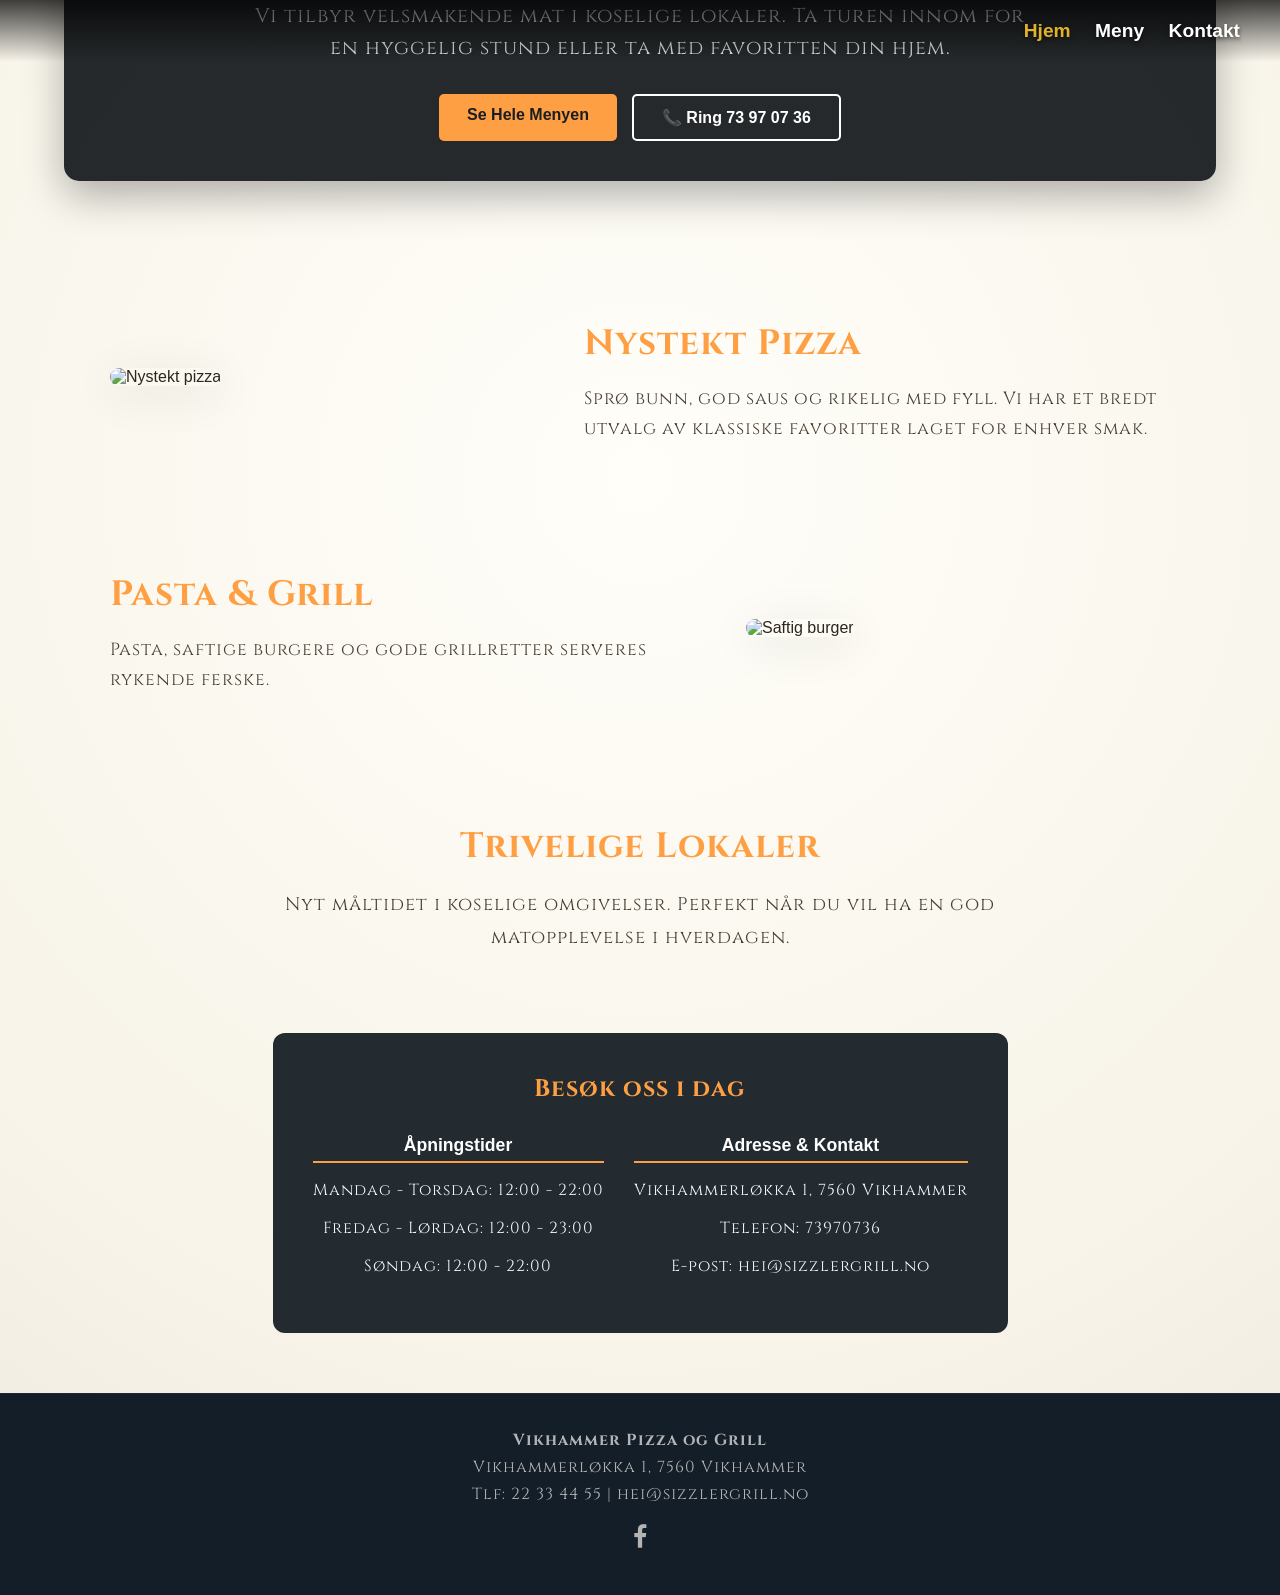
==== index.html @ 4f14a30f "add index and styles" ====
<!DOCTYPE html>
<html lang="no">
<head>
    <meta charset="UTF-8">
    <meta name="viewport" content="width=device-width, initial-scale=1.0">
    <title>Meny | Vikhammer pizza og grill- Ekte Italiensk Restaurant</title>
    <meta name="description" content="Utforsk vår fyldige restaurantmeny med steinovnsbakt pizza, fersk pasta og nydelige desserter. Bestill bord eller takeaway i dag.">
    <link rel="preconnect" href="https://fonts.googleapis.com">
    <link rel="preconnect" href="https://fonts.gstatic.com" crossorigin>
    <link href="https://fonts.googleapis.com/css2?family=Cinzel:wght@600;800&family=Open+Sans:wght@400;600&display=swap" rel="stylesheet">
    <link rel="stylesheet" href="css/styles.css">
    <script src="js/index.js" defer></script>
    <link rel="stylesheet" href="https://cdnjs.cloudflare.com/ajax/libs/font-awesome/4.7.0/css/font-awesome.min.css">
</head>
<body>

    <div class="hero-wrapper">
    <!-- TOPPMENY (Ligger nå flytende over bildet) -->
    <header class="top-bar">
        <div class="brand-area">
            <!-- <span class="brand-text">VIKHAMMER PIZZA & GRILL</span> -->
        </div>
        <nav class="nav-links">
            <a href="index.html" class="active">Hjem</a>
            <a href="menu.html">Meny</a>
            <a href="kontakt.html">Kontakt</a>
        </nav>
    </header>

    <!-- BANNERBILDE -->
    <div class="top-banner-container">
        <img src="bilder/vikhammer.png" alt="Sizzler Pizza og Grill restaurant" class="top-banner-img">
    </div>
</div>
        
        <!-- Hero Section: The First Thing People See -->
        <section class="hero-section">
            <div class="hero-content">
                <span class="badge">NYHET!</span>
                <h1>Velkommen til oss på Malvik</h1>
                <p class="tagline">Vi tilbyr velsmakende mat i koselige lokaler. Ta turen innom for en hyggelig stund eller ta med favoritten din hjem.</p>
                <div class="cta-buttons">
                    <a href="menu.html" class="btn btn-primary">Se Hele Menyen</a>
                    <a href="tel:+4773970736" class="btn btn-secondary">📞 Ring 73 97 07 36</a>
                </div>
            </div>
        </section>

        <!-- Features Section: Why Choose This Place -->
        <!-- <section class="highlights-grid">
            
            <article class="highlight-card">
                <div class="icon">🍕</div>
                <h3>Nystekt Pizza</h3>
                <p>Italiensk stil, god saus og rikelig med fyll. Vi har et bredt utvalg av klassiske favoritter.</p>
            </article>

            <article class="highlight-card">
                <div class="icon">🥩</div>
                <h3>Burger og grill</h3>
                <p>Saftige burgere og gode grillretter serveres rykende ferske – enten du vil spise hos oss eller ta med deg maten hjem.</p>
            </article>

            <article class="highlight-card">
                <div class="icon">🍻</div>
                <h3>Uformell Stemning</h3>
                <p>Nyt et godt måltid i splitter nye, moderne lokaler. Perfekt for vennegjengen, familiemiddagen eller når du bare vil ha skikkelig digg takeaway i hverdagen.</p>
            </article>

        </section> -->
        <section class="story-section">
    
    <!-- Seksjon 1: Bilde til venstre, tekst til høyre -->
    <div class="story-row">
        <div class="story-image">
            <img src="bilder/pizza.jpg" alt="Nystekt pizza">
        </div>
        <div class="story-text">
            <h2>Nystekt Pizza</h2>
            <p>Sprø bunn, god saus og rikelig med fyll. Vi har et bredt utvalg av klassiske favoritter laget for enhver smak.</p>
        </div>
    </div>

    <!-- Seksjon 2: Tekst til venstre, bilde til høyre -->
    <div class="story-row reverse">
        <div class="story-image">
            <img src="bilder/pasta.jpg" alt="Saftig burger">
        </div>
        <div class="story-text">
            <h2>Pasta & Grill</h2>
            <p>Pasta, saftige burgere og gode grillretter serveres rykende ferske.</p>
        </div>
    </div>

    <!-- Seksjon 3: Kun tekst i midten -->
    <div class="story-center">
        <h2>Trivelige Lokaler</h2>
        <p>Nyt måltidet i koselige omgivelser. Perfekt når du vil ha en god matopplevelse i hverdagen.</p>
    </div>

</section>


        <!-- Quick Info Section (Crucial for Local SEO) -->
        <section class="quick-info">
            <h2>Besøk oss i dag</h2>
            <div class="info-columns">
                <div class="info-block">
                    <h4>Åpningstider</h4>
                    <p>Mandag - Torsdag: 12:00 - 22:00</p>
                    <p>Fredag - Lørdag: 12:00 - 23:00</p>
                    <p>Søndag: 12:00 - 22:00</p>
                </div>
                <div class="info-block">
                    <h4>Adresse & Kontakt</h4>
                    <p>Vikhammerløkka 1, 7560 Vikhammer</p>
                    <p>Telefon: 73970736</p>
                    <p>E-post: hei@sizzlergrill.no</p>
                </div>
            </div>
        </section>

    </main>
    

    <footer class="main-footer">
        <div class="footer-content">
            <p><strong>Vikhammer Pizza og Grill</strong></p>
            <p>Vikhammerløkka 1, 7560 Vikhammer</p>
            <p>Tlf: 22 33 44 55 | hei@sizzlergrill.no</p>

        </div>
        <div class="social-links">
            <a href="https://www.facebook.com/vikhammerpizza/" class="fa fa-facebook" aria-label="Følg oss på Facebook"></a>
        </div>
    </footer>

</body>
</html>
---- css/styles.css ----
/* --- Global Resets & Typography --- */
* {
    box-sizing: border-box;
}

body {
    font-family: 'Segoe UI', Tahoma, Geneva, Verdana, sans-serif;
    background-color: #fcfaf2; 
    
    /* A very subtle radial gradient that mimics how light naturally hits paper */
    background-image: radial-gradient(circle at 50% 30%, #fffef9 0%, #f7f3e8 70%, #efeae0 100%);
    
    color: #2c2520;
    margin: 0;
    padding: 0;
    display: flex;
    flex-direction: column;
    min-height: 100vh;
}
h1, h2, h3, p, .brand-text, .dish-name {
    font-family: 'Cinzel', serif;
    letter-spacing: 1px; /* Gives the letters a little premium breathing room */
}

.hero-wrapper {
    position: relative; /* Gjøre dette til ankerpunkt for den flytende menyen */
    width: 100%;
}

/* --- Top Navigation Bar --- */
.top-bar {
    position: absolute; /* Løfter menyen opp fra den vanlige strømmen */
    top: 0;
    left: 0;
    width: 100%;
    z-index: 10; /* Sikrer at menyen ligger øverst over bildet */
    
    display: flex;
    justify-content: space-between;
    align-items: center;
    padding: 20px 40px;
    
    /* FJERN FAST BAKGRUNN & SHADOW */
    background: transparent; 
    box-shadow: none;
    
    /* Legger til et lite slør øverst så hvit/gull tekst popper perfekt fram */
    background: linear-gradient(to bottom, rgba(0, 0, 0, 0.75) 0%, rgba(0, 0, 0, 0) 100%);
}

.brand-area {
    display: flex;
    align-items: center;
    gap: 12px;
    font-size: 1.4rem;
    font-weight: bold;
    color: #ff9f43; /* Signatur-oransje */
    text-shadow: 0 2px 4px rgba(0,0,0,0.6); /* Sikrer god lesbarhet */
}

.nav-links a {
    color: #ffffff; /* Hvit tekst for ren kontrast over bildet */
    text-decoration: none;
    margin-left: 20px;
    font-weight: 600;
    font-size: 1.2rem;
    text-shadow: 0 2px 4px rgba(0,0,0,0.6);
    transition: color 0.2s ease;
}

.nav-links a:hover, .nav-links a.active {
    color: #E1B12C; /* Gold highlight accent color */
}

main {
    flex: 1; /* This acts like a spring, expanding to fill all empty space */
}

/* Main  */
/* --- Top Banner Image Rules --- */
.top-banner-container {
    width: 100%;
    height: auto;
    position: relative;
    overflow: hidden;

}

.top-banner-img {
    width: 100%;
    height: auto;
    margin-top: -3%;
    display: block;
    -webkit-mask-image: linear-gradient(to bottom, rgba(0,0,0,1) 60%, rgba(0,0,0,0) 100%);
    mask-image: linear-gradient(to bottom, rgba(0,0,0,1) 80%, rgba(0,0,0,0) 100%);
}

/* --- Hero Section Styling --- */
.hero-section {
    text-align: center;
    padding: 40px 30px;
    background: linear-gradient(rgba(26, 30, 33, 0.95), rgba(26, 30, 33, 0.95)), url('../bilder/grill-bg.jpg');
    background-size: cover;
    background-position: center;
    color: #fff;
    width: 90%;
    /* max-width: 1100px; */
    position: relative;
    z-index: 5;
    margin: -130px auto 50px auto;
    border-radius: 15px;
    box-shadow: 0 15px 40px rgba(0, 0, 0, 0.3);
}

.badge {
    background-color: #d63031; /* Vibrant grill-red tag */
    color: white;
    padding: 6px 12px;
    font-weight: bold;
    border-radius: 20px;
    font-size: 0.85rem;
    letter-spacing: 1px;
}

.hero-section h1 {
    font-size: 2.2rem;
    margin-top: 10px;
    margin-bottom: 15px;
    color: #ff9f43; /* Warm fire orange accent text */
}

.tagline {
    font-size: 1.25rem;
    max-width: 800px;
    width: 95%;
    margin: 0 auto 30px auto;
    line-height: 1.6;
    color: #dfe6e9;
}

/* --- Call-To-Action Buttons --- */
.cta-buttons {
    display: flex;
    justify-content: center;
    gap: 15px;
}

.btn {
    padding: 12px 28px;
    font-weight: bold;
    text-decoration: none;
    border-radius: 5px;
    transition: transform 0.2s, background-color 0.2s;
}

.btn:hover {
    transform: translateY(-2px);
}

.btn-primary {
    background-color: #ff9f43;
    color: #1a1e21;
}

.btn-primary:hover {
    background-color: #ee5253;
    color: white;
}

.btn-secondary {
    border: 2px solid #ffffff;
    color: #ffffff;
}

.btn-secondary:hover {
    background-color: white;
    color: #1a1e21;
}


/* --- Feature Grid Elements - ta bort?? --- */
.highlights-grid {
    display: grid;
    grid-template-columns: repeat(3, 1fr);
    gap: 30px;
    width: 100%;
    max-width: 1100px;
    margin: 0 auto 60px auto;
    padding: 0 20px;
    box-sizing: border-box;
}

.highlight-card {
    background: rgba(255, 255, 255, 0.7); /* Translucent overlay over paper texture */
    border: 1px solid rgba(0,0,0,0.05);
    box-shadow: 0 4px 15px rgba(0,0,0,0.02);
    padding: 25px 20px;
    border-radius: 12px;
    text-align: center;
}

.highlight-card .icon {
    font-size: 2.5rem;
    margin-bottom: 15px;
}

/* --- Story section --- */

.story-section{
    max-width: 1100px;
    margin: 60px auto;
    padding: 0 20px;
    display: flex;
    flex-direction: column;
    gap: 80px;
}

.story-row{
    display: flex;
    align-items: center;
    gap: 50px;
}

.story-image{
    flex: 0 0 40%;
}
.story-text{
    flex: 1;
}
.story-image img{
    width: 100%;
    aspect-ratio: 3 / 4;
    object-fit: cover;
    object-position: center 60%;
    border-radius: 12px;
    box-shadow: 0 8px 45px rgba(0, 0, 0, 0.1);
}
.story-row.reverse{
    flex-direction: row-reverse;
}
.story-text h2{
    font-size: 2.2rem;
    color: #ff9f43;
    margin-bottom: 15px;
}
.story-text p{
    font-size: 1.1rem;
    line-height: 1.7;
    color: #4a3f35;
}

.story-center{
    text-align: center;
    align-self: center;
    width: 100%;
    max-width: 800px;
    margin-bottom: 30px 20px;
}
.story-center h2{
    font-size: 2.2rem;
    color: #ff9f43;
    margin-bottom: 15px;
}
.story-center p{
    font-size: 1.15rem;
    line-height: 1.8;
    color: #4a3f35;
}

/* --- Quick Info Layout --- */
.quick-info {
    background-color: #232b30;
    color: #f5f6fa;
    padding: 40px;
    border-radius: 12px;
    max-width: 900px;
    margin: 0 auto 60px auto;
    text-align: center;
}

.quick-info h2 {
    color: #ff9f43;
    margin-top: 0;
    margin-bottom: 30px;
}

.info-columns {
    display: flex;
    justify-content: space-around;
    flex-wrap: wrap;
    gap: 30px;
}

.info-block h4 {
    margin: 0 0 10px 0;
    font-size: 1.1rem;
    color: white;
    border-bottom: 2px solid #ff9f43;
    padding-bottom: 5px;
}






/* Menu */
.menu-intro {
    display: flex;
    flex-direction: column;
    align-items: center;
    text-align: center;
    margin-top: 40px;
    margin-bottom: 20px;
}

.paper-menu-section {
    max-width: 750px;
    margin: 10px auto;
    padding: 20px;
}

.paper-menu-section h2 {
    font-size: 2.2rem;
    color: #1a1512; /* Deep ink brown */
    text-align: center;
    margin-bottom: 40px;
}


.size-guide {
    text-align: center;
    font-style: italic;
    color: #8c7e73;
    font-size: 0.9rem;
    margin-top: -30px;
    margin-bottom: 40px;
}

.price-container {
    display: flex;
    align-items: center;
    gap: 8px;
    order: 3; 
    flex-shrink: 0;
}

/* Individual price text styling */
.price-val {
    font-weight: bold;
    color: #ff9f43; /* Your signature grill orange/gold */
    font-size: 1.2rem;
}

/* Make the small "M:" and "L:" indicator less aggressive */
.price-val small {
    font-size: 0.8rem;
    color: #8c7e73; /* Subtle ink gray */
    text-transform: uppercase;
    margin-right: 2px;
}

/* The separator slash */
.price-separator {
    color: #cbd5e1;
    font-weight: normal;
    font-size: 1.1rem;
}

/* --- Adjusted Dot Leader Rules --- */
.menu-row dt {
    display: flex;
    justify-content: space-between;
    align-items: baseline;
    font-size: 1.25rem;
    font-weight: 700;
    color: #1a1512;
    margin-bottom: 6px;
}

.menu-row dt::after {
    content: ""; 
    flex: 1;              /* Stretches to perfectly fill the empty center gap */
    
    /* 1. Use the native text rendering engine for clean, round, identical circles */
    border-bottom: 2px dotted #cbd5e1; 
    
    /* 2. Vertically centers the dots with the exact baseline height of your font */
    height: 0.85em;       
    
    /* 3. Generates the clean breathing-room gap on both sides of the dots */
    margin: 0 15px; 
    
    order: 2;
    
    /* 4. EXPLICIT OVERRIDES: This cleanly deletes the old gradient background memory */
    background-image: none !important;
}

.dish-name {
    order: 1;
    flex-shrink: 0;
}




.price {
    order: 3;
    color: #1a1512; /* Your signature warm grill-orange */
    font-weight: bold;
}
.menu-row dd.dish-desc {
    margin-left: 0; /* Resets default browser indent */
    font-size: 1rem;
    color: #4a3f35; /* Faded ink effect */
    line-height: 1.5;
    max-width: 85%; /* Prevents text from running all the way under the price */
}

.menu-row dd.dish-allergens {
    margin-left: 0;
    font-size: 0.8rem;
    color: #8c7e73;
    font-style: italic;
    margin-top: 4px;
}

.fade-line {
    border: 0;                  /* Removes the default ugly browser border */
    height: 1px;                /* Makes it razor-thin */
    max-width: 600px;           /* Centers it and keeps it from stretching too wide */
    margin: 10px auto;          /* Gives generous spacing above and below the line */
    background-image: linear-gradient(to right, rgba(0,0,0,0), rgba(74, 63, 53, 0.4), rgba(0,0,0,0));
}

/* Contact area */
.contact{
    width: 100%;
    max-width: 800px;
    margin: 40px auto;
    display: flex;
    flex-direction: column;
    align-items: center;
    justify-content: center;
    box-sizing: border-box;

}

.contact-head{
    font-size: 2.5rem;
    color: #1a1512;
    margin-top: 20px;
    padding: 20px;
}

.contact-sub {
    font-size: 1.1rem;
    color: #4a3f35;
    margin-bottom: 30px;
}
.contact-info {
    margin-bottom: 35px;
    font-size: 1.1rem;
    line-height: 1.8;
    color: #2c2520;
}

.contact-link {
    color: #ff4943;          
    text-decoration: none;
    font-weight: 600;
    transition: color 0.2s ease;
}



.map {
    width: 100%;             /* Allows the map wrapper to scale dynamically */
    max-width: 600px;        /* Prevents the map from expanding too wide on desktop screens */
    margin: 20px auto;       /* Centers the map horizontally on the page */
    padding: 0 15px;         /* Creates a safe gutter space so the map doesn't jam against mobile edges */
    box-sizing: border-box;  /* Ensures padding is calculated correctly within the width */
}

.map iframe {
    width: 100% !important;  /* Overrides the rigid width="600" HTML attribute */
    height: auto;            /* Maintains a natural aspect ratio */
    min-height: 350px;       /* Prevents the map from flattening into a tiny line on mobile screens */
    border-radius: 8px;      /* Optional: Smooths out the map corners to match your clean UI */
    box-shadow: 0 4px 15px rgba(0,0,0,0.05); /* Optional: Adds a subtle depth shadow */
}


/* --- Footer Area --- */
.main-footer {
    background: #131e29;
    padding: 30px 20px;
    text-align: center;
    border-top: 1px solid rgba(255,255,255,0.05);
    position: relative;
}

.footer-content p {
    margin: 5px 0;
    color: #b4b4b4;
}
 /* Facebook icon*/ 

.fa {
    font-size: 25px !important;         
    color: #b4b4b4;              
    text-decoration: none;
    margin: 15px 20px;           
    display: inline-block;       
    transition: color 0.3s ease, transform 0.3s ease, text-shadow 0.3s ease;
}

.fa:hover {
    color: #ff9f43;              
    transform: scale(1.15);      
    text-shadow: 0 0 15px rgba(255, 159, 67, 0.6), 
                 0 0 30px rgba(238, 82, 83, 0.4);
}



/* =========================================================
   📱 MASTER MOBILE RESPONSIVE LAYOUT (Screens under 768px)
   ========================================================= */
@media (max-width: 768px) {
    
    /* --- 1. Navigation & Header --- */
    .top-bar {
        position: absolute;
        flex-direction: column;
        gap: 10px;
        padding: 15px;
        /* Mørkner litt ekstra på mobil slik at stablet tekst er lett å lese */
        background: linear-gradient(to bottom, rgba(0, 0, 0, 0.85) 0%, rgba(0, 0, 0, 0) 100%);
    }
    
    .nav-links {
        display: flex;
        flex-wrap: wrap;
        justify-content: center;
        gap: 15px;
    }
    
    .nav-links a {
        margin: 0 8px; /* Removes the large desktop spacing */
        font-size: 0.95rem;
    }

    .top-banner-container,
    .top-banner-img {
        max-height: none; 
    }
    .top-banner-img {
        margin-top: 0;
    }


    .hero-section {
        width: 95%;
        margin-top: -40px;
        margin-bottom: 30px;
        padding: 30px 15px; /* Strammer inn padding på mobil */
        border-radius: 12px;
    }

    .hero-section h1 {
        font-size: 1.8rem; /* Sikrer at teksten ikke skyves ned på neste linje */
    }


    /* --- 2. Main Page (Index) Adjustments --- */
    

    .tagline {
        font-size: 1rem;
        padding: 0 10px;
    }

    /* Stacks the buttons on top of each other for easy thumb-tapping */
    .cta-buttons {
        flex-direction: column;
        max-width: 250px;
        margin: 0 auto;
        gap: 15px;
    }

    .quick-info {
        padding: 25px 15px;
    }

    .info-columns {
        flex-direction: column; /* Stacks hours, location, and contact */
        gap: 25px;
    }

    .story-section {
        gap: 50px;
        margin: 40px auto;
    }

    /* På mobil stakkes bilde og tekst vertikalt */
    .story-row, 
    .story-row.reverse {
        flex-direction: column;
        gap: 20px;
        text-align: center;
    }
    .story-image{
        width: 100%;
        max-width: 380px;
        margin: 0 auto;
    }

    .story-image img {
        aspect-ratio: 4 / 3.5;
        object-position: center;
    }

    .story-text h2, 
    .story-center h2 {
        font-size: 1.7rem;
    }

    .story-text p, 
    .story-center p {
        font-size: 1rem;
    }

    /* --- 3. Menu Page Adjustments --- */
    .paper-menu-section {
        padding: 15px 10px;
    }

    .paper-menu-section h2 {
        font-size: 1.8rem;
    }


    /* Stacks the dish name above the price */
    .menu-row dt {
        flex-direction: column;
        align-items: flex-start;
        gap: 5px;
        margin-bottom: 8px;
    }

    /* Kills the dotted line completely on mobile */
    .menu-row dt::after {
        display: none !important; 
    }

    /* Aligns the price block neatly to the left, adding a subtle solid border below it */
    .price-container {
        width: 100%;
        justify-content: flex-start;
        padding-bottom: 8px;
        border-bottom: 1px solid rgba(0, 0, 0, 0.08); 
    }

    /* Allows the ingredient text to utilize the whole phone width */
    .menu-row dd.dish-desc {
        max-width: 100%;
        margin-top: 8px;
    }

    /* --- 4. Footer Adjustments --- */
    .main-footer {
        padding: 20px 10px;
    }

    .fa {
        margin: 10px 15px; /* Slightly tighter spacing for social icons */
    }
}
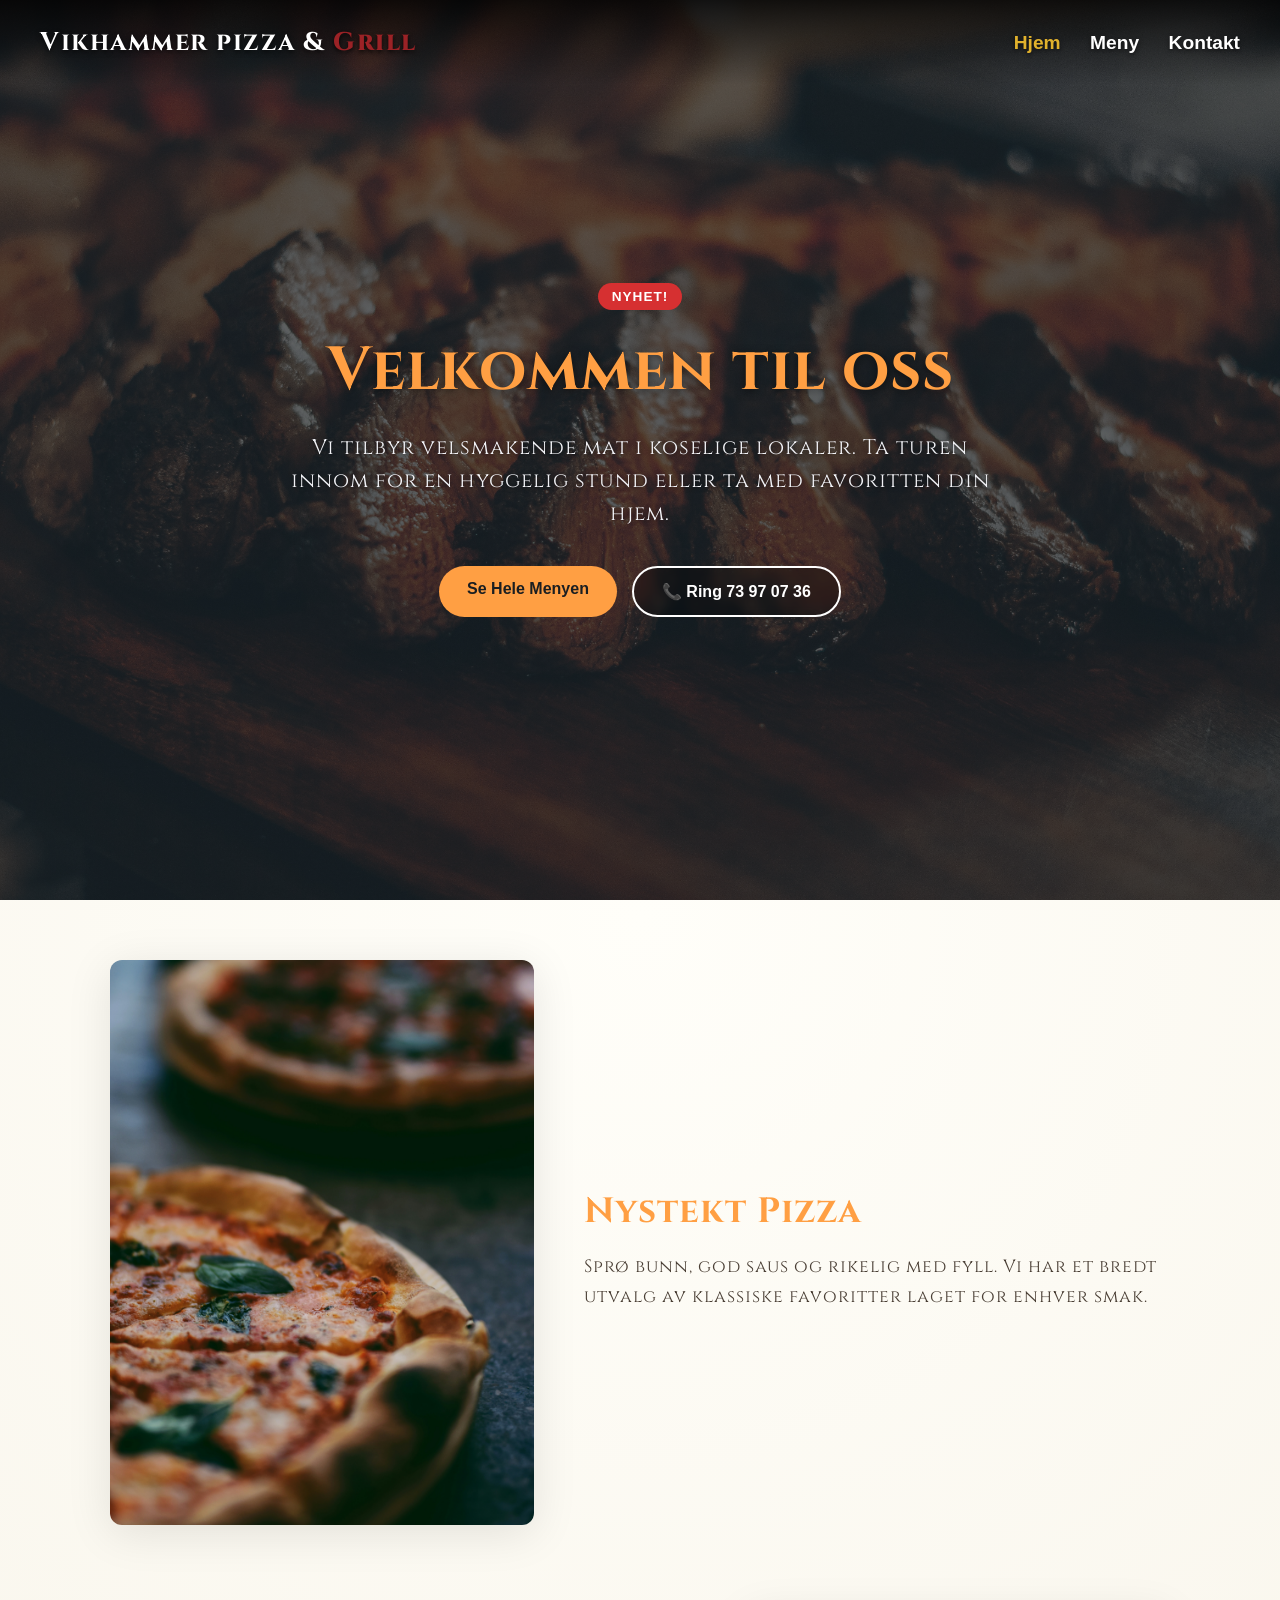
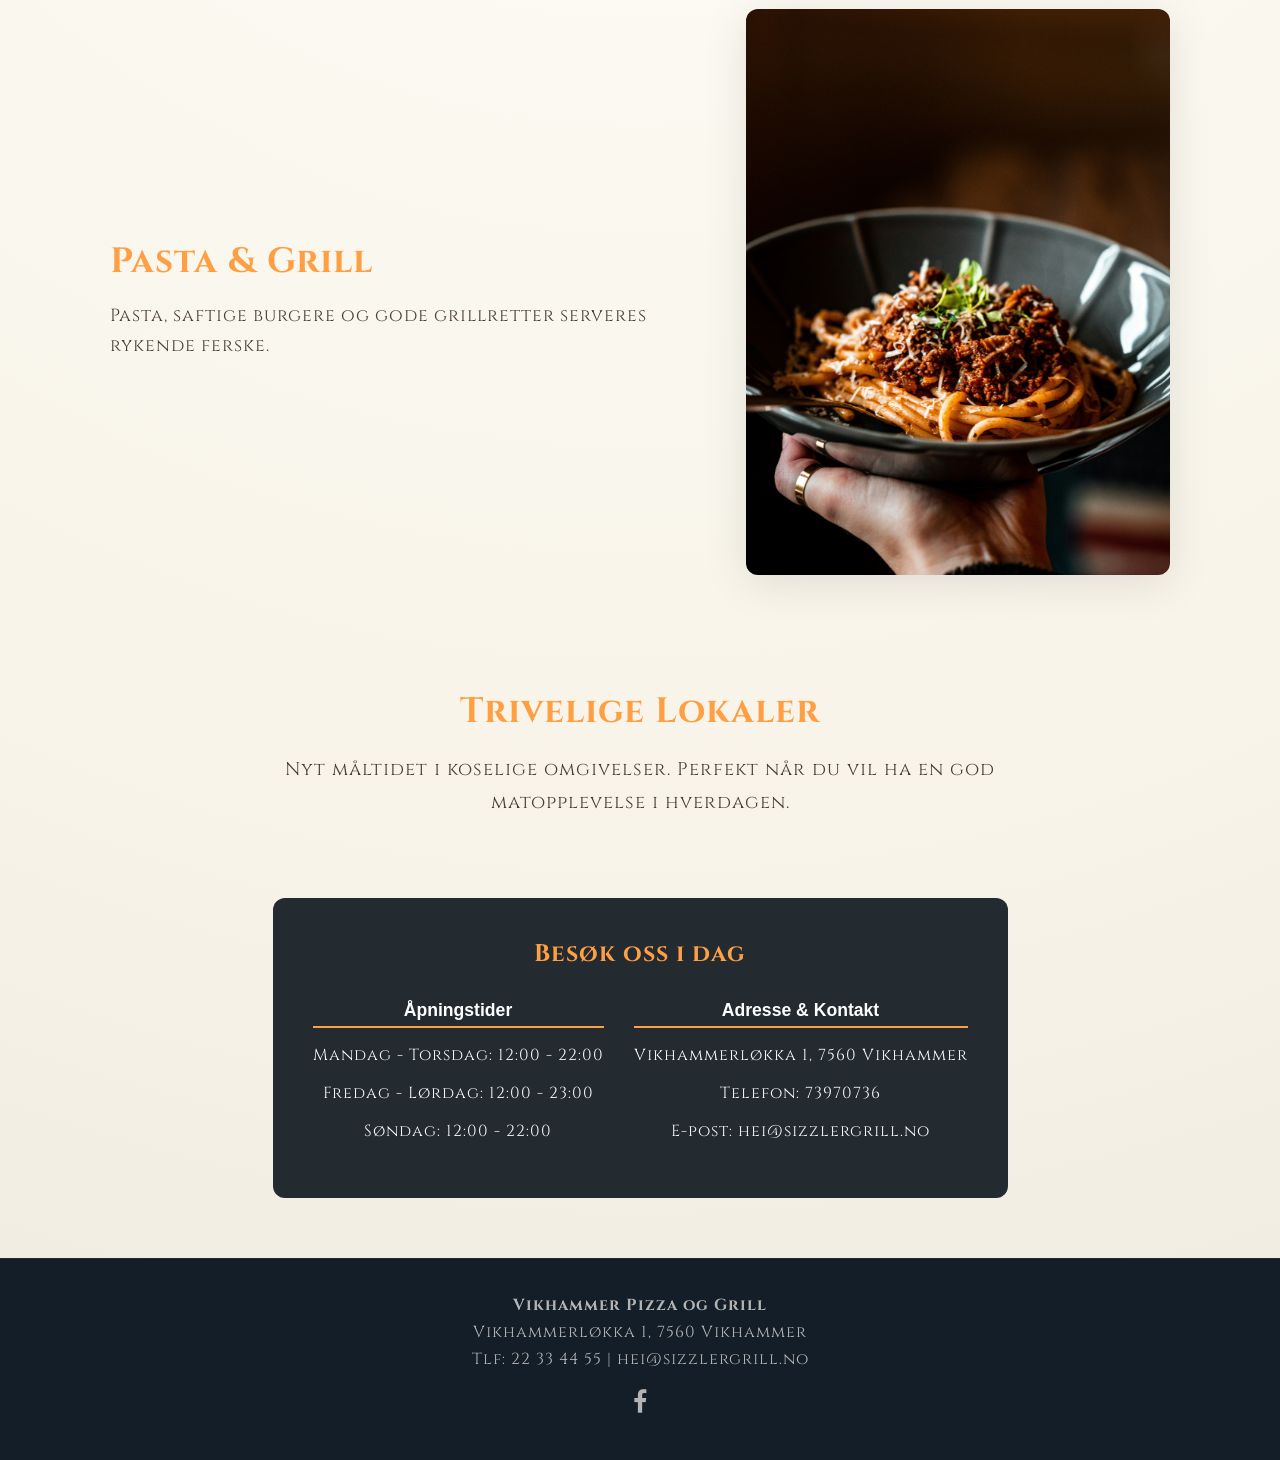
==== commit b189e1d9: "adding changes done, change front, update contact and prices" ====
--- a/index.html
+++ b/index.html
@@ -14,61 +14,36 @@
 </head>
 <body>
 
-    <div class="hero-wrapper">
-    <!-- TOPPMENY (Ligger nå flytende over bildet) -->
-    <header class="top-bar">
-        <div class="brand-area">
-            <!-- <span class="brand-text">VIKHAMMER PIZZA & GRILL</span> -->
+    <section class="hero-fullscreen">
+        <!-- TOP NAVIGATION BAR -->
+        <header class="top-bar">
+            <div class="brand-area">
+                <a href="index.html" class="logo">
+                    <!-- Optional brand text/logo -->
+                 <h1>Vikhammer pizza &amp; <span class="grill"> Grill</span></h1>
+                </a>  
+            </div>
+            <nav class="nav-links">
+                <a href="index.html" class="active">Hjem</a>
+                <a href="menu.html">Meny</a>
+                <a href="kontakt.html">Kontakt</a>
+            </nav>
+        </header>
+
+        <!-- Hero Content Centered on the Screen -->
+        <div class="hero-content">
+            <span class="badge">NYHET!</span>
+            <h1>Velkommen til oss</h1>
+            <p class="tagline">Vi tilbyr velsmakende mat i koselige lokaler. Ta turen innom for en hyggelig stund eller ta med favoritten din hjem.</p>
+            <div class="cta-buttons">
+                <a href="menu.html" class="btn btn-primary">Se Hele Menyen</a>
+                <a href="tel:+4773970736" class="btn btn-secondary">📞 Ring 73 97 07 36</a>
+            </div>
         </div>
-        <nav class="nav-links">
-            <a href="index.html" class="active">Hjem</a>
-            <a href="menu.html">Meny</a>
-            <a href="kontakt.html">Kontakt</a>
-        </nav>
-    </header>
+    </section>
 
-    <!-- BANNERBILDE -->
-    <div class="top-banner-container">
-        <img src="bilder/vikhammer.png" alt="Sizzler Pizza og Grill restaurant" class="top-banner-img">
-    </div>
-</div>
-        
-        <!-- Hero Section: The First Thing People See -->
-        <section class="hero-section">
-            <div class="hero-content">
-                <span class="badge">NYHET!</span>
-                <h1>Velkommen til oss på Malvik</h1>
-                <p class="tagline">Vi tilbyr velsmakende mat i koselige lokaler. Ta turen innom for en hyggelig stund eller ta med favoritten din hjem.</p>
-                <div class="cta-buttons">
-                    <a href="menu.html" class="btn btn-primary">Se Hele Menyen</a>
-                    <a href="tel:+4773970736" class="btn btn-secondary">📞 Ring 73 97 07 36</a>
-                </div>
-            </div>
-        </section>
-
-        <!-- Features Section: Why Choose This Place -->
-        <!-- <section class="highlights-grid">
-            
-            <article class="highlight-card">
-                <div class="icon">🍕</div>
-                <h3>Nystekt Pizza</h3>
-                <p>Italiensk stil, god saus og rikelig med fyll. Vi har et bredt utvalg av klassiske favoritter.</p>
-            </article>
-
-            <article class="highlight-card">
-                <div class="icon">🥩</div>
-                <h3>Burger og grill</h3>
-                <p>Saftige burgere og gode grillretter serveres rykende ferske – enten du vil spise hos oss eller ta med deg maten hjem.</p>
-            </article>
-
-            <article class="highlight-card">
-                <div class="icon">🍻</div>
-                <h3>Uformell Stemning</h3>
-                <p>Nyt et godt måltid i splitter nye, moderne lokaler. Perfekt for vennegjengen, familiemiddagen eller når du bare vil ha skikkelig digg takeaway i hverdagen.</p>
-            </article>
-
-        </section> -->
-        <section class="story-section">
+    
+    <section class="story-section">
     
     <!-- Seksjon 1: Bilde til venstre, tekst til høyre -->
     <div class="story-row">
--- a/css/styles.css
+++ b/css/styles.css
@@ -22,30 +22,44 @@
     letter-spacing: 1px; /* Gives the letters a little premium breathing room */
 }
 
-.hero-wrapper {
-    position: relative; /* Gjøre dette til ankerpunkt for den flytende menyen */
+.hero-fullscreen {
+    position: relative;
     width: 100%;
+    min-height: 100vh;
+    display: flex;
+    align-items: center;
+    justify-content: center;
+    text-align: center;
+    
+    /* Background image with a dark gradient overlay so the text pops out clearly */
+    background: linear-gradient(rgba(26, 30, 33, 0.65), rgba(26, 30, 33, 0.75)), url('../bilder/beef.jpg');
+    background-size: cover;
+    background-position: center center;
+    background-repeat: no-repeat;
+    color: #fff;
+    padding: 80px 20px;
+    box-sizing: border-box;
 }
 
 /* --- Top Navigation Bar --- */
 .top-bar {
-    position: absolute; /* Løfter menyen opp fra den vanlige strømmen */
+    position: absolute; /* Pins the menu to the very top of the full-screen view */
     top: 0;
     left: 0;
     width: 100%;
-    z-index: 10; /* Sikrer at menyen ligger øverst over bildet */
+    z-index: 10;
     
     display: flex;
     justify-content: space-between;
     align-items: center;
-    padding: 20px 40px;
-    
-    /* FJERN FAST BAKGRUNN & SHADOW */
-    background: transparent; 
-    box-shadow: none;
-    
-    /* Legger til et lite slør øverst så hvit/gull tekst popper perfekt fram */
-    background: linear-gradient(to bottom, rgba(0, 0, 0, 0.75) 0%, rgba(0, 0, 0, 0) 100%);
+    padding: 25px 40px;
+    box-sizing: border-box;
+    
+    /* Subtle gradient shadow to make the white text readable against any image */
+    background: linear-gradient(to bottom, rgba(0, 0, 0, 0.8) 0%, rgba(0, 0, 0, 0) 100%);
+}
+.logo{
+    text-decoration: none;
 }
 
 .brand-area {
@@ -54,14 +68,30 @@
     gap: 12px;
     font-size: 1.4rem;
     font-weight: bold;
-    color: #ff9f43; /* Signatur-oransje */
-    text-shadow: 0 2px 4px rgba(0,0,0,0.6); /* Sikrer god lesbarhet */
+    color: #fff;
+    text-shadow: 0 2px 4px rgba(0,0,0,0.6);
+}
+.brand-area h1 {
+    font-family: 'Cinzel', serif; /* Uses your site's premium font style */
+    font-size: clamp(1.1rem, 2.2vw, 1.6rem); /* Adjusts automatically based on screen width */
+    font-weight: 700;
+    color: #ffffff;
+    letter-spacing: 1.5px; /* Gives characters a spaced-out elegant look */
+    margin: 0;
+    text-shadow: 0 2px 5px rgba(0, 0, 0, 0.7);
+    white-space: nowrap; /* Prevents awkward mid-word breaking on smaller displays */
+}
+
+.brand-area .grill {
+    color: #9b2226; /* A rich, deep velvet red associated with upscale dining */
+    font-weight: 800;
+    text-shadow: 0 2px 4px rgba(0, 0, 0, 0.8); /* Adds depth so it pops cleanly over the background photo */
 }
 
 .nav-links a {
     color: #ffffff; /* Hvit tekst for ren kontrast over bildet */
     text-decoration: none;
-    margin-left: 20px;
+    margin-left: 25px;
     font-weight: 600;
     font-size: 1.2rem;
     text-shadow: 0 2px 4px rgba(0,0,0,0.6);
@@ -96,46 +126,37 @@
 }
 
 /* --- Hero Section Styling --- */
-.hero-section {
-    text-align: center;
-    padding: 40px 30px;
-    background: linear-gradient(rgba(26, 30, 33, 0.95), rgba(26, 30, 33, 0.95)), url('../bilder/grill-bg.jpg');
-    background-size: cover;
-    background-position: center;
-    color: #fff;
-    width: 90%;
-    /* max-width: 1100px; */
-    position: relative;
-    z-index: 5;
-    margin: -130px auto 50px auto;
-    border-radius: 15px;
-    box-shadow: 0 15px 40px rgba(0, 0, 0, 0.3);
+.hero-content {
+    max-width: 900px;
+    z-index: 2;
 }
 
 .badge {
-    background-color: #d63031; /* Vibrant grill-red tag */
+    background-color: #d63031;
     color: white;
-    padding: 6px 12px;
+    padding: 6px 14px;
     font-weight: bold;
     border-radius: 20px;
     font-size: 0.85rem;
     letter-spacing: 1px;
-}
-
-.hero-section h1 {
-    font-size: 2.2rem;
-    margin-top: 10px;
+    display: inline-block;
     margin-bottom: 15px;
-    color: #ff9f43; /* Warm fire orange accent text */
+}
+.hero-content h1 {
+    font-size: clamp(2.2rem, 5vw, 3.8rem); /* Scales dynamically based on screen size */
+    margin-top: 5px;
+    margin-bottom: 20px;
+    color: #ff9f43;
+    text-shadow: 0 2px 8px rgba(0,0,0,0.5);
 }
 
 .tagline {
-    font-size: 1.25rem;
-    max-width: 800px;
-    width: 95%;
-    margin: 0 auto 30px auto;
+    font-size: clamp(1.05rem, 2vw, 1.3rem);
+    max-width: 700px;
+    margin: 0 auto 35px auto;
     line-height: 1.6;
-    color: #dfe6e9;
+    color: #f1f2f6;
+    text-shadow: 0 1px 4px rgba(0,0,0,0.5);
 }
 
 /* --- Call-To-Action Buttons --- */
@@ -143,14 +164,16 @@
     display: flex;
     justify-content: center;
     gap: 15px;
+    flex-wrap: wrap;
 }
 
 .btn {
-    padding: 12px 28px;
+    padding: 14px 28px;
     font-weight: bold;
     text-decoration: none;
-    border-radius: 5px;
+    border-radius: 30px;
     transition: transform 0.2s, background-color 0.2s;
+    font-size: 1rem;
 }
 
 .btn:hover {
@@ -168,8 +191,10 @@
 }
 
 .btn-secondary {
+    background-color: rgba(0, 0, 0, 0.3);
     border: 2px solid #ffffff;
     color: #ffffff;
+    backdrop-filter: blur(5px);
 }
 
 .btn-secondary:hover {
@@ -310,8 +335,104 @@
     flex-direction: column;
     align-items: center;
     text-align: center;
-    margin-top: 40px;
+    margin-top: 10vh;
     margin-bottom: 20px;
+}
+.menu-intro h1{
+    font-size: clamp(1.6rem, 3.2vw, 2.8rem);
+}
+.nav-container{
+    width: 100%;
+    display: flex;
+    justify-content: center;
+    margin-bottom: 5vh;
+    position: relative;
+    /* Adds subtle fade masks on the left and right edges so users know they can scroll horizontally on mobile */
+    -webkit-mask-image: linear-gradient(to right, transparent 0%, black 5%, black 95%, transparent 100%);
+    mask-image: linear-gradient(to right, transparent 0%, black 5%, black 95%, transparent 100%);
+}
+
+.nav-menu{
+    width: 90%;
+    max-width: 900px;
+    display: flex;
+    flex-wrap: wrap;
+    justify-content: center; 
+    align-items: center;
+    gap: 12px;
+    list-style: none;
+    padding: 10px 5px;
+    margin: 0;
+    
+
+}
+.nav-menu a{
+    font-family: 'Cinzel', serif;
+    text-decoration: none;
+    font-weight: 600;
+    padding: 8px 16px;
+    color: #4a3f35;
+    font-size: clamp(0.9rem, 1.2vw, 1.15rem);
+    border-radius: 30px;
+    background-color: #f7f3e8;
+    border: 1px solid rgba(0, 0, 0, 0.08);
+    white-space: nowrap;
+    box-shadow: 0 2px 8px rgba(0, 0, 0, 0.02);
+    transition: all 0.25s ease;
+}
+
+.nav-menu a:hover {
+    background-color: #ff9f43; /* Signature orange */
+    color: #ffffff;
+    border-color: #ff9f43;
+    transform: translateY(-2px);
+    box-shadow: 0 4px 12px rgba(255, 159, 67, 0.3);
+}
+.nav-menu a.active {
+    background-color: #131e29; /* Deep luxury navy/dark tone */
+    color: #ffffff;
+    border-color: #131e29;
+    box-shadow: 0 4px 12px rgba(19, 30, 41, 0.2);
+}
+.nav-select{
+        display: none; /* Ensures the dropdown is visible */
+        position: fixed;
+        top: 20px;
+        right: 15px; /* Keeps it neatly on the right edge */
+        z-index: 1000;
+        
+        background-color: #fffef9; /* Matches your subtle paper background */
+        color: #1a1512; /* Deep ink brown text */
+        font-family: 'Cinzel', serif; /* Uses your luxury font */
+        font-weight: 600;
+        padding: 10px 30px 10px 14px;
+        font-size: 0.95rem; /* Prevents auto-zoom on iOS */
+        border: 1px solid rgba(255, 159, 67, 0.4); /* Subtle warm gold/orange border */
+        border-radius: 30px; /* Pill-shaped like your other buttons */
+        box-shadow: 0 8px 25px rgba(0, 0, 0, 0.12), 0 2px 8px rgba(0, 0, 0, 0.05); /* Soft, luxurious depth */
+        max-width: 110px;
+        cursor: pointer;
+        outline: none;
+        transition: all 0.3s ease;
+
+        /* Hide default browser arrow (optional, lets you build a custom look) */
+    appearance: none;
+    -webkit-appearance: none;
+    -moz-appearance: none;
+    
+    /* Custom subtle arrow icon */
+    background-image: url("data:image/svg+xml;utf8,<svg fill='%231a1512' height='24' viewBox='0 0 24 24' width='24' xmlns='http://www.w3.org/2000/svg'><path d='M7 10l5 5 5-5z'/></svg>");
+    background-repeat: no-repeat;
+    background-position: right 12px center;
+    background-size: 16px;
+    }
+
+.nav-select:hover {
+    border-color: #ff9f43;
+    box-shadow: 0 10px 30px rgba(255, 159, 67, 0.25);
+}
+.nav-select.scrolled{
+    display: block;
 }
 
 .paper-menu-section {
@@ -435,61 +556,224 @@
 }
 
 /* Contact area */
-.contact{
+/* Hero Header Bar */
+.page-hero {
+    background: linear-gradient(135deg, #131e29 0%, #1e2d3b 100%);
+    padding-top: clamp(100px, 14vh, 140px); /* Dynamically shrinks padding on shorter screens */
+    padding-bottom: clamp(20px, 3vh, 35px);
+    padding-left: 20px;
+    padding-right: 20px;
+    text-align: center;
+    position: relative;
+    box-shadow: 0 4px 20px rgba(0,0,0,0.15);
+}
+
+.page-hero-title h1 {
+    font-family: 'Cinzel', serif;
+    font-size: clamp(1.6rem, 3.2vw, 2.8rem);
+    color: #ffffff;
+    margin: 0 0 10px 0;
+    letter-spacing: 2px;
+}
+
+.page-hero-title p {
+    font-size: clamp(0.9rem, 1.5vw, 1.1rem);
+    color: #ff9f43; /* Signature gold accent */
+    margin: 0;
+    font-style: italic;
+}
+
+/* Main Split Container */
+.contact-main {
+    height: calc(100vh - clamp(180px, 22vh, 230px));
+    min-height: 480px;
+    max-width: 1200px;
+    margin: 50px auto 80px auto;
+    padding: 0 20px;
+}
+
+.contact-container {
+    display: flex;
+    gap: 35px;
+    height: 100%;
+    align-items: stretch;
+}
+
+/* Left Side: Contact Cards */
+.contact-info-panel {
+    flex: 1.25;
+    display: flex;
+    flex-direction: column;
+    gap: 16px;
+}
+
+.info-card {
+    background: #ffffff;
+    border: 1px solid rgba(19, 30, 41, 0.08);
+    border-radius: 14px;
+    padding: 22px 28px;
+    display: flex;
+    align-items: flex-start;
+    gap: 20px;
+    box-shadow: 0 8px 24px rgba(0, 0, 0, 0.03);
+    transition: all 0.3s ease;
     width: 100%;
-    max-width: 800px;
-    margin: 40px auto;
-    display: flex;
-    flex-direction: column;
+}
+
+.info-card:hover {
+    transform: translateY(-3px);
+    border-color: rgba(255, 159, 67, 0.5);
+    box-shadow: 0 12px 30px rgba(255, 159, 67, 0.12);
+}
+
+/* Vector Icon Badge */
+.info-icon {
+    width: 52px;
+    height: 52px;
+    background-color: #fcf6eb;
+    border: 1px solid rgba(255, 159, 67, 0.25);
+    border-radius: 50%;
+    display: flex;
     align-items: center;
     justify-content: center;
-    box-sizing: border-box;
-
-}
-
-.contact-head{
-    font-size: 2.5rem;
+    flex-shrink: 0;
+    margin-top: 2px;
+}
+
+.info-icon i {
+    font-size: 1.3rem;
+    color: #ff9f43; /* Golden accent icon color */
+}
+
+/* Label & Value Typography */
+.info-details {
+    display: flex;
+    flex-direction: column;
+    gap: 4px;
+}
+
+.info-label {
+    font-family: 'Cinzel', serif;
+    font-size: 0.75rem;
+    text-transform: uppercase;
+    letter-spacing: 1.5px;
+    color: #8c7e73;
+    font-weight: 700;
+    margin-bottom: 2px;
+}
+
+.info-value {
+    font-size: 1.05rem;
+    font-weight: 600;
     color: #1a1512;
-    margin-top: 20px;
-    padding: 20px;
-}
-
-.contact-sub {
-    font-size: 1.1rem;
-    color: #4a3f35;
-    margin-bottom: 30px;
-}
-.contact-info {
-    margin-bottom: 35px;
-    font-size: 1.1rem;
-    line-height: 1.8;
-    color: #2c2520;
-}
-
-.contact-link {
-    color: #ff4943;          
     text-decoration: none;
+    line-height: 1.4;
+    white-space: nowrap;
+}
+
+.info-link {
+    color: #1a1512;
+    transition: color 0.2s ease;
+}
+
+.info-link:hover {
+    color: #ff9f43;
+}
+
+/* Highlight Opening Hours Card */
+.feature-card {
+    background: linear-gradient(135deg, #131e29 0%, #1c2a38 100%);
+    border: 1px solid rgba(255, 159, 67, 0.3);
+}
+
+.feature-card .info-icon {
+    background: rgba(255, 159, 67, 0.15);
+    border-color: rgba(255, 159, 67, 0.4);
+}
+
+.feature-card .info-label {
+    color: #ff9f43;
+}
+
+.feature-card .info-value {
+    color: #ffffff;
+}
+
+/* Right Side: Map */
+/* Right Side: Map Image Container */
+.contact-map-panel {
+    flex: 1;
+    min-height: 420px;
+    display: flex;
+}
+
+/* Link Wrapper */
+.map-link {
+    position: relative;
+    display: block;
+    width: 100%;
+    height: 100%;
+    border-radius: 16px;
+    overflow: hidden; /* Clips image corners neatly */
+    box-shadow: 0 10px 30px rgba(0, 0, 0, 0.08);
+    transition: transform 0.3s ease, box-shadow 0.3s ease;
+}
+
+.map-link:hover {
+    transform: translateY(-3px);
+    box-shadow: 0 12px 35px rgba(255, 159, 67, 0.2);
+}
+
+/* Static Map Image */
+.static-map-img {
+    width: 100%;
+    height: 100%;
+    min-height: 380px;
+    object-fit: cover; /* Crop-fills container without stretching or distorting aspect ratio */
+    object-position: center;
+    display: block;
+    transition: transform 0.4s ease;
+}
+
+.map-link:hover .static-map-img {
+    transform: scale(1.03); /* Subtle zoom effect when hovered */
+}
+
+/* Floating "Åpne i Google Maps" Button */
+.map-overlay-badge {
+    position: absolute;
+    bottom: 20px;
+    right: 20px;
+    background-color: #131e29;
+    color: #ffffff;
+    font-family: 'Open Sans', sans-serif;
+    font-size: 0.85rem;
     font-weight: 600;
-    transition: color 0.2s ease;
-}
-
-
-
-.map {
-    width: 100%;             /* Allows the map wrapper to scale dynamically */
-    max-width: 600px;        /* Prevents the map from expanding too wide on desktop screens */
-    margin: 20px auto;       /* Centers the map horizontally on the page */
-    padding: 0 15px;         /* Creates a safe gutter space so the map doesn't jam against mobile edges */
-    box-sizing: border-box;  /* Ensures padding is calculated correctly within the width */
-}
-
-.map iframe {
-    width: 100% !important;  /* Overrides the rigid width="600" HTML attribute */
-    height: auto;            /* Maintains a natural aspect ratio */
-    min-height: 350px;       /* Prevents the map from flattening into a tiny line on mobile screens */
-    border-radius: 8px;      /* Optional: Smooths out the map corners to match your clean UI */
-    box-shadow: 0 4px 15px rgba(0,0,0,0.05); /* Optional: Adds a subtle depth shadow */
-}
+    padding: 10px 18px;
+    border-radius: 30px;
+    border: 1px solid rgba(255, 159, 67, 0.4);
+    box-shadow: 0 4px 15px rgba(0, 0, 0, 0.2);
+    display: flex;
+    align-items: center;
+    gap: 8px;
+    transition: background-color 0.2s ease, border-color 0.2s ease;
+}
+
+.map-overlay-badge i {
+    color: #ff9f43;
+    font-size: 0.8rem;
+}
+
+.map-link:hover .map-overlay-badge {
+    background-color: #ff9f43;
+    color: #131e29;
+    border-color: #ff9f43;
+}
+
+.map-link:hover .map-overlay-badge i {
+    color: #131e29;
+}
+
 
 
 /* --- Footer Area --- */
@@ -633,6 +917,29 @@
     }
 
     /* --- 3. Menu Page Adjustments --- */
+
+    .nav-container {
+        justify-content: flex-start; /* Aligns scrollable area from the left edge */
+        overflow: hidden;
+    }
+    .nav-menu {
+        flex-wrap: nowrap;          
+        justify-content: flex-start;
+        overflow-x: auto;           
+        overflow-y: hidden;
+        -webkit-overflow-scrolling: touch; 
+        width: 100%;                
+        padding: 10px 20px;         
+        gap: 10px;
+        
+        /* Hides native scrollbar cleanly while preserving smooth touch scrolling */
+        scrollbar-width: none;      
+    }
+    .nav-menu::-webkit-scrollbar {
+        display: none;
+    }
+    
+
     .paper-menu-section {
         padding: 15px 10px;
     }
@@ -669,6 +976,21 @@
         margin-top: 8px;
     }
 
+    .contact-container {
+        flex-direction: column;
+    }
+    .contact-main {
+        height: auto; /* Reverts back to natural scrolling height on phones */
+    }
+
+    .contact-map-panel {
+        min-height: 350px;
+    }
+
+    .page-hero {
+        padding-top: 130px;
+    }
+
     /* --- 4. Footer Adjustments --- */
     .main-footer {
         padding: 20px 10px;
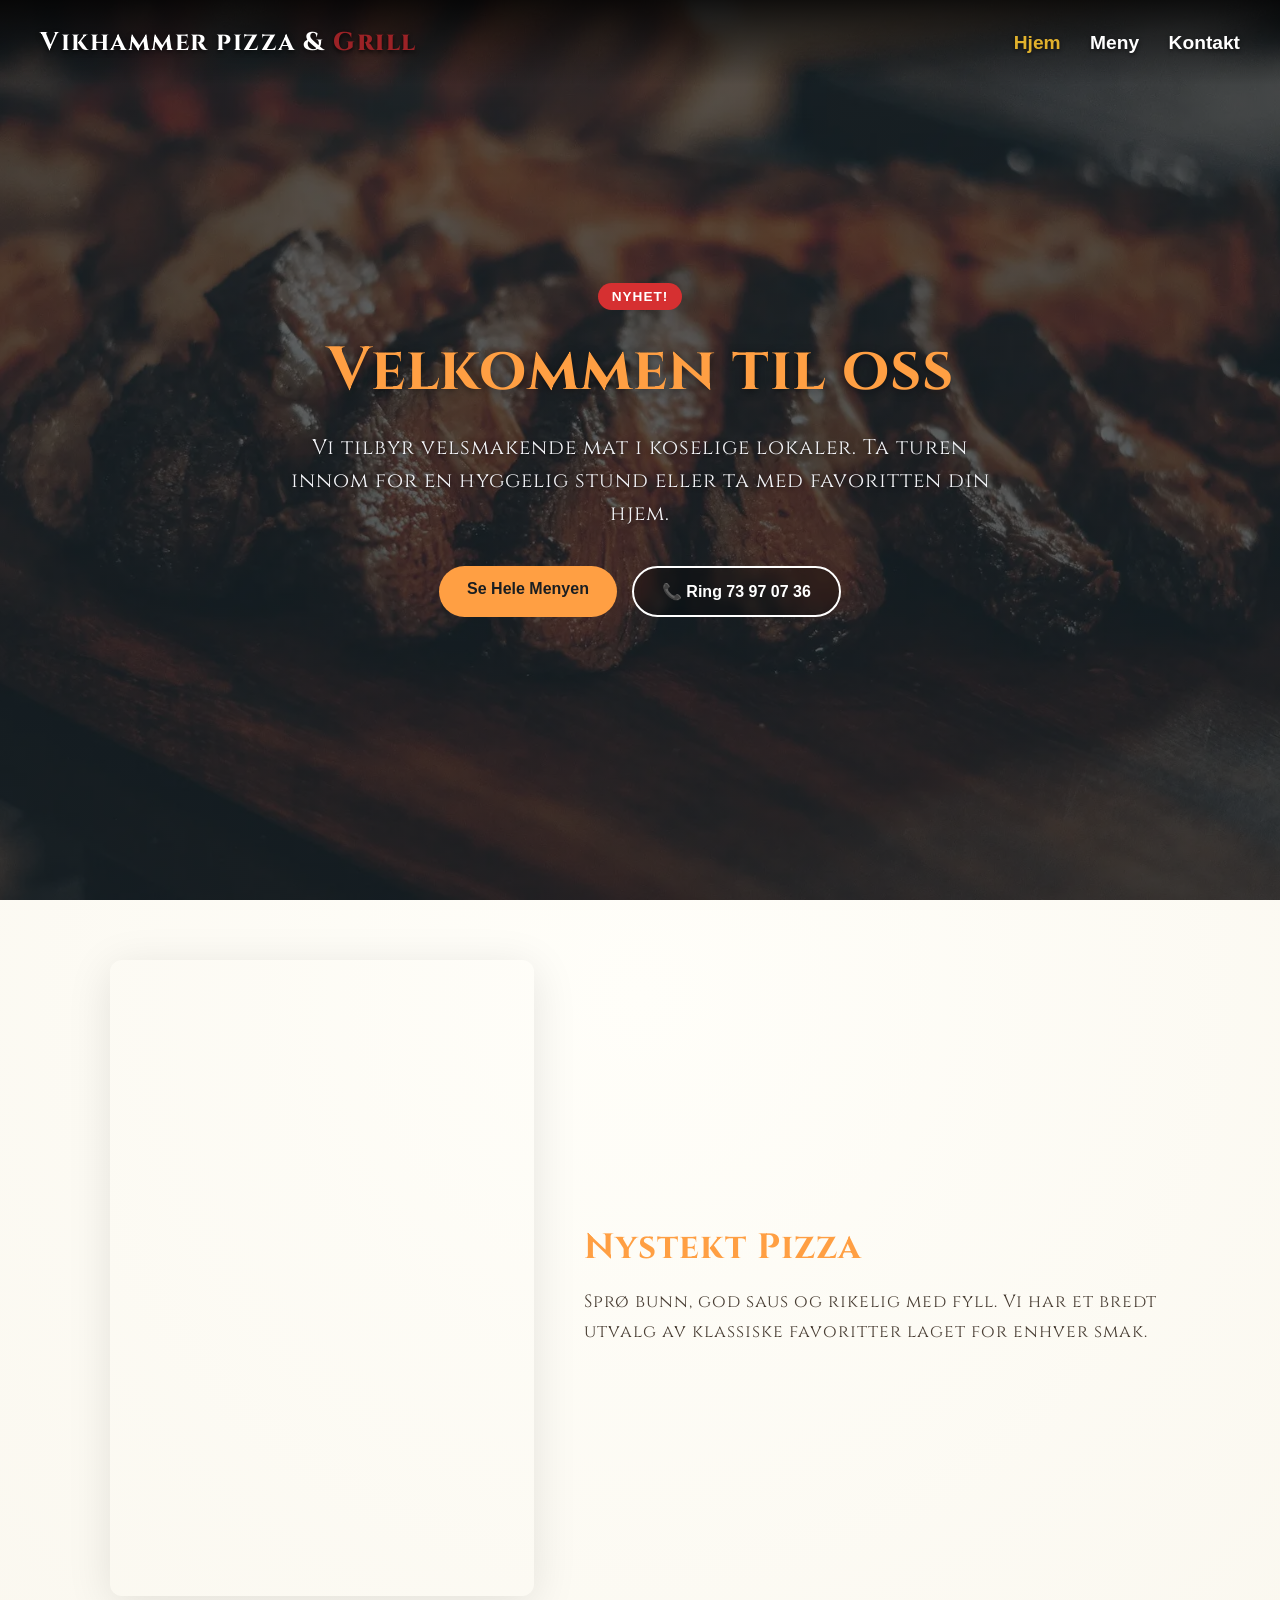
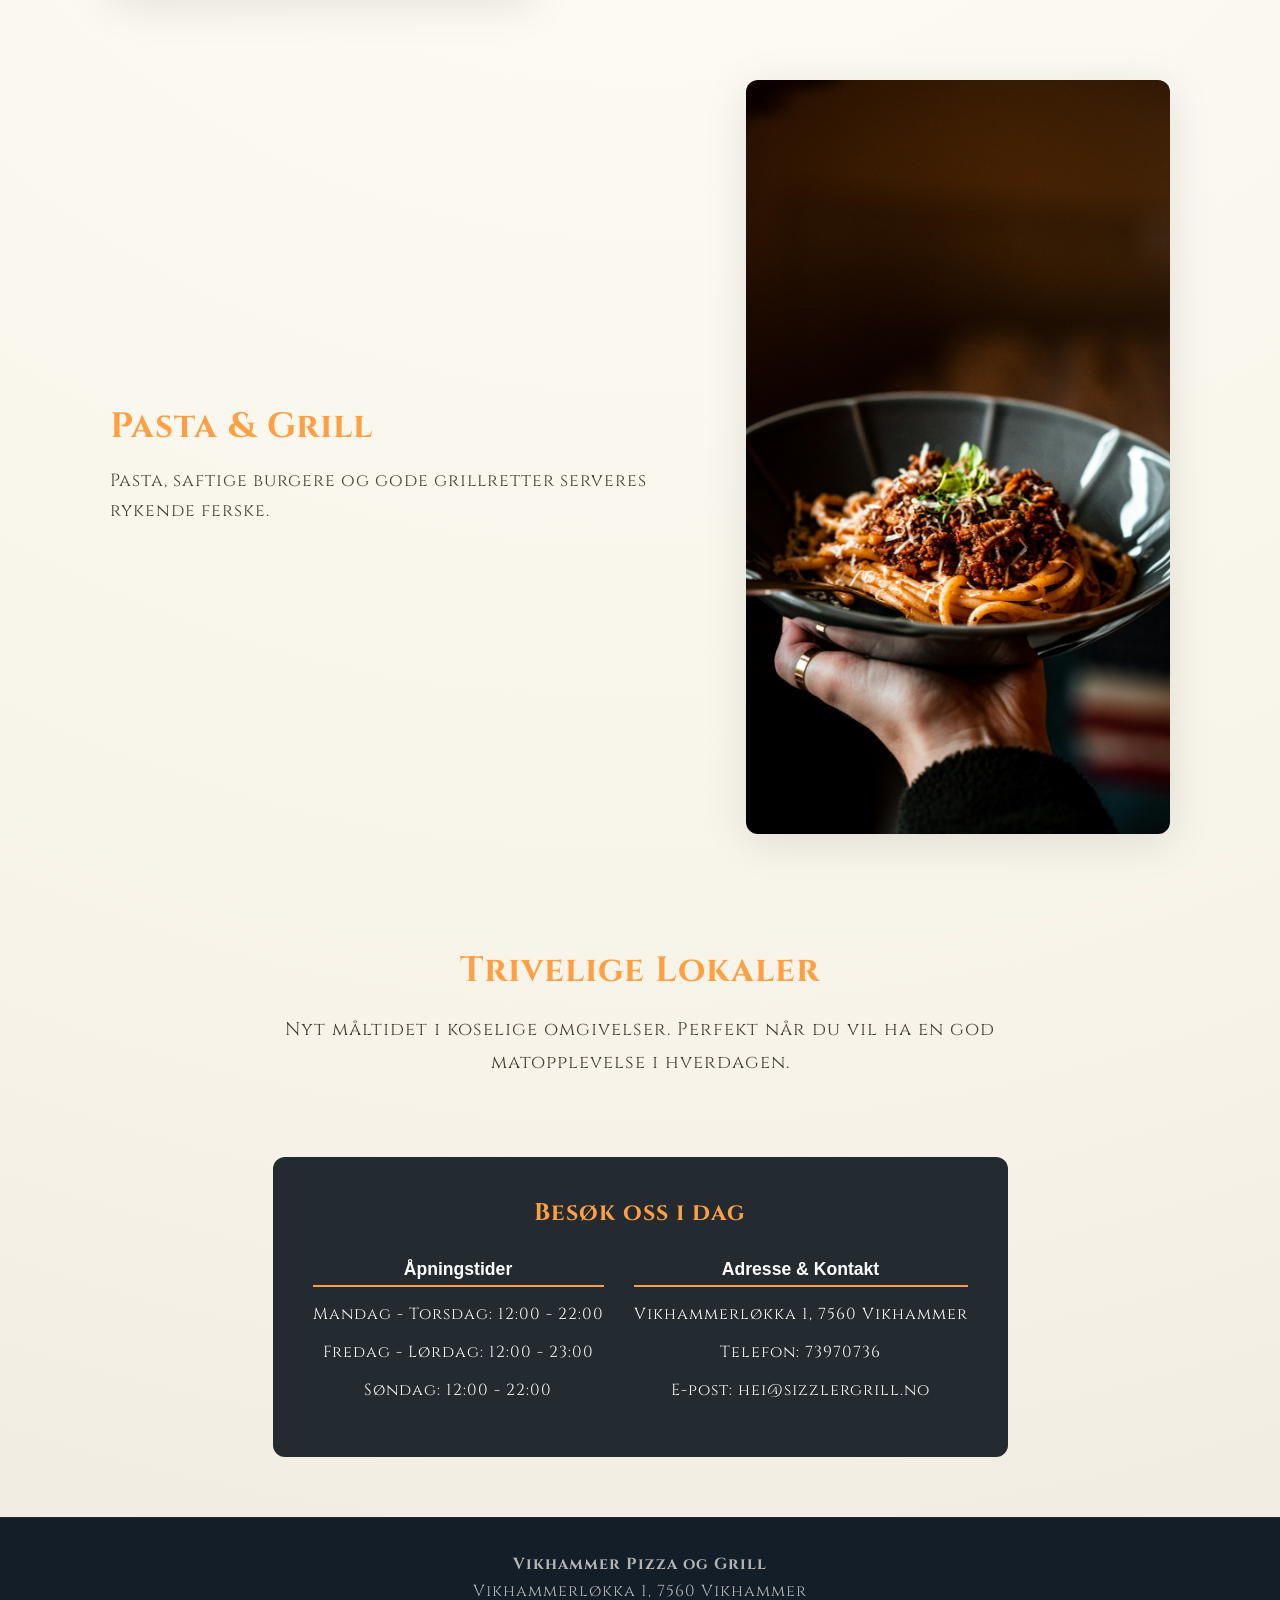
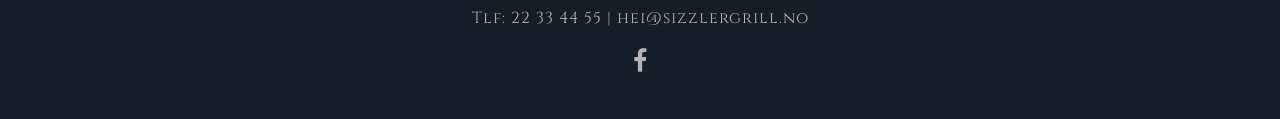
==== commit 357930ba: "Adding new pictures and writing out the menu" ====
--- a/index.html
+++ b/index.html
@@ -15,6 +15,10 @@
 <body>
 
     <section class="hero-fullscreen">
+        <picture class="hero-media">
+            <source media="(max-width: 768px)" srcset="bilder/steakfront-mobile.webp">
+            <img src="bilder/steakfront.jpg" alt="" width="1600" height="900" fetchpriority="high">
+        </picture>
         <!-- TOP NAVIGATION BAR -->
         <header class="top-bar">
             <div class="brand-area">
@@ -48,8 +52,19 @@
     <!-- Seksjon 1: Bilde til venstre, tekst til høyre -->
     <div class="story-row">
         <div class="story-image">
-            <img src="bilder/pizza.jpg" alt="Nystekt pizza">
-        </div>
+            <picture>
+                <source srcset="bilder/pizzapic-mobile.webp" type="image/webp" media="(max-width: 768px)">
+                <source srcset="bilder/pizzapic.jpg" type="image/jpg">
+                <img
+                src="bilder/pizzapic.jpg"
+                alt="Nystekt pizza"
+                width="600"
+                height="800"
+                loading="lazy"
+                decoding="async"
+                >
+            </picture>
+            </div>
         <div class="story-text">
             <h2>Nystekt Pizza</h2>
             <p>Sprø bunn, god saus og rikelig med fyll. Vi har et bredt utvalg av klassiske favoritter laget for enhver smak.</p>
@@ -59,7 +74,16 @@
     <!-- Seksjon 2: Tekst til venstre, bilde til høyre -->
     <div class="story-row reverse">
         <div class="story-image">
-            <img src="bilder/pasta.jpg" alt="Saftig burger">
+            <source srcset="bilder/pastapic-mobile.webp" type="image/webp" media="(max-width: 768px)">
+            <source srcset="bilder/pizzapic.jpg" type="image/jpg">
+            <img
+            src="bilder/pastapic.jpg"
+            alt="Pasta med kjøttsaus"
+            width="600"
+            height="800"
+            loading="lazy"
+            decoding="async"
+            >
         </div>
         <div class="story-text">
             <h2>Pasta & Grill</h2>
--- a/css/styles.css
+++ b/css/styles.css
@@ -32,13 +32,37 @@
     text-align: center;
     
     /* Background image with a dark gradient overlay so the text pops out clearly */
-    background: linear-gradient(rgba(26, 30, 33, 0.65), rgba(26, 30, 33, 0.75)), url('../bilder/beef.jpg');
-    background-size: cover;
-    background-position: center center;
-    background-repeat: no-repeat;
+    background: #1a1e21;
     color: #fff;
     padding: 80px 20px;
     box-sizing: border-box;
+    overflow: hidden;
+}
+.hero-fullscreen::before {
+    content: "";
+    position: absolute;
+    inset: 0;
+    z-index: 1;
+
+    background: linear-gradient(
+        rgba(26, 30, 33, 0.65),
+        rgba(26, 30, 33, 0.75)
+    );
+
+    pointer-events: none;
+}
+.hero-media {
+    position: absolute;
+    inset: 0;
+    z-index: 0;
+}
+
+.hero-media img {
+    width: 100%;
+    height: 100%;
+    display: block;
+    object-fit: cover;
+    object-position: center center;
 }
 
 /* --- Top Navigation Bar --- */
@@ -248,13 +272,16 @@
 
 .story-image{
     flex: 0 0 40%;
+    width: 100%;
+    max-width: 600px;
+    margin: 0 auto;
 }
 .story-text{
     flex: 1;
 }
 .story-image img{
     width: 100%;
-    aspect-ratio: 3 / 4;
+    height: auto;
     object-fit: cover;
     object-position: center 60%;
     border-radius: 12px;
@@ -902,7 +929,7 @@
     }
 
     .story-image img {
-        aspect-ratio: 4 / 3.5;
+        aspect-ratio: 4 / 3;
         object-position: center;
     }
 
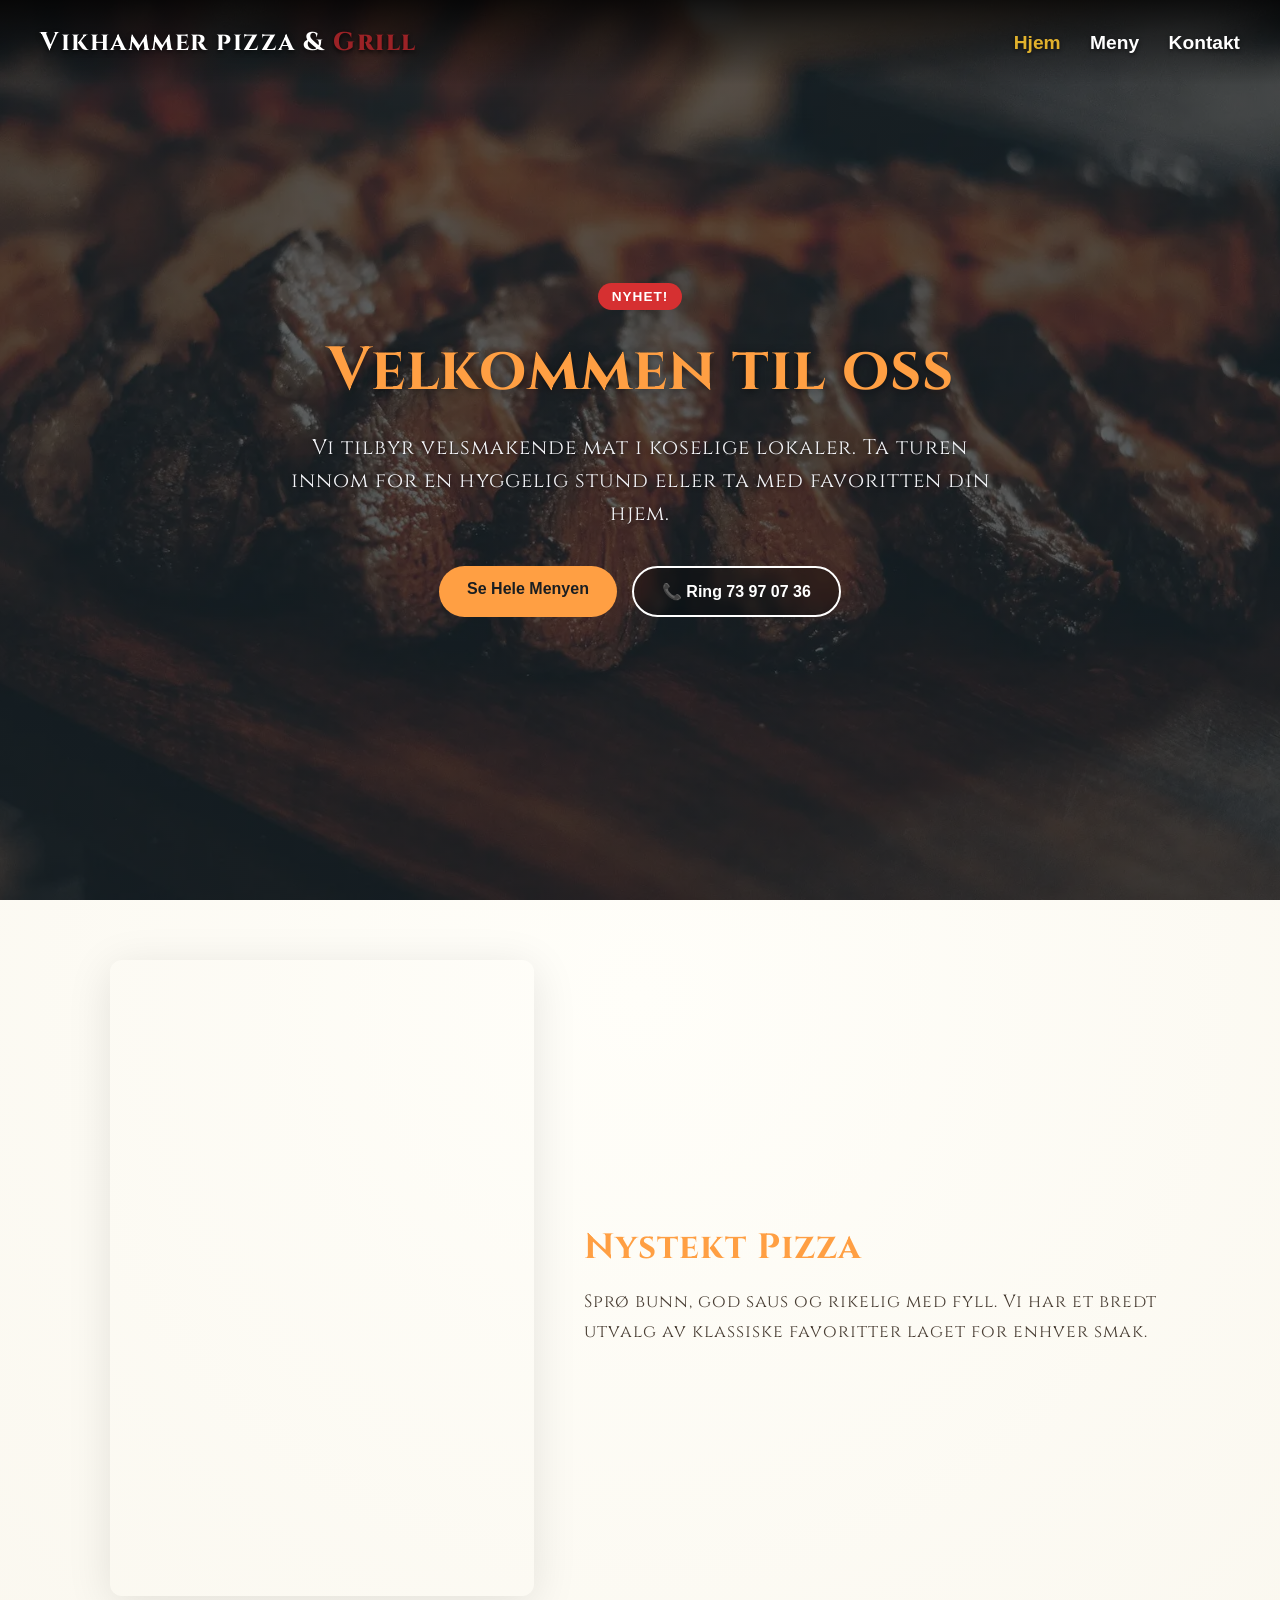
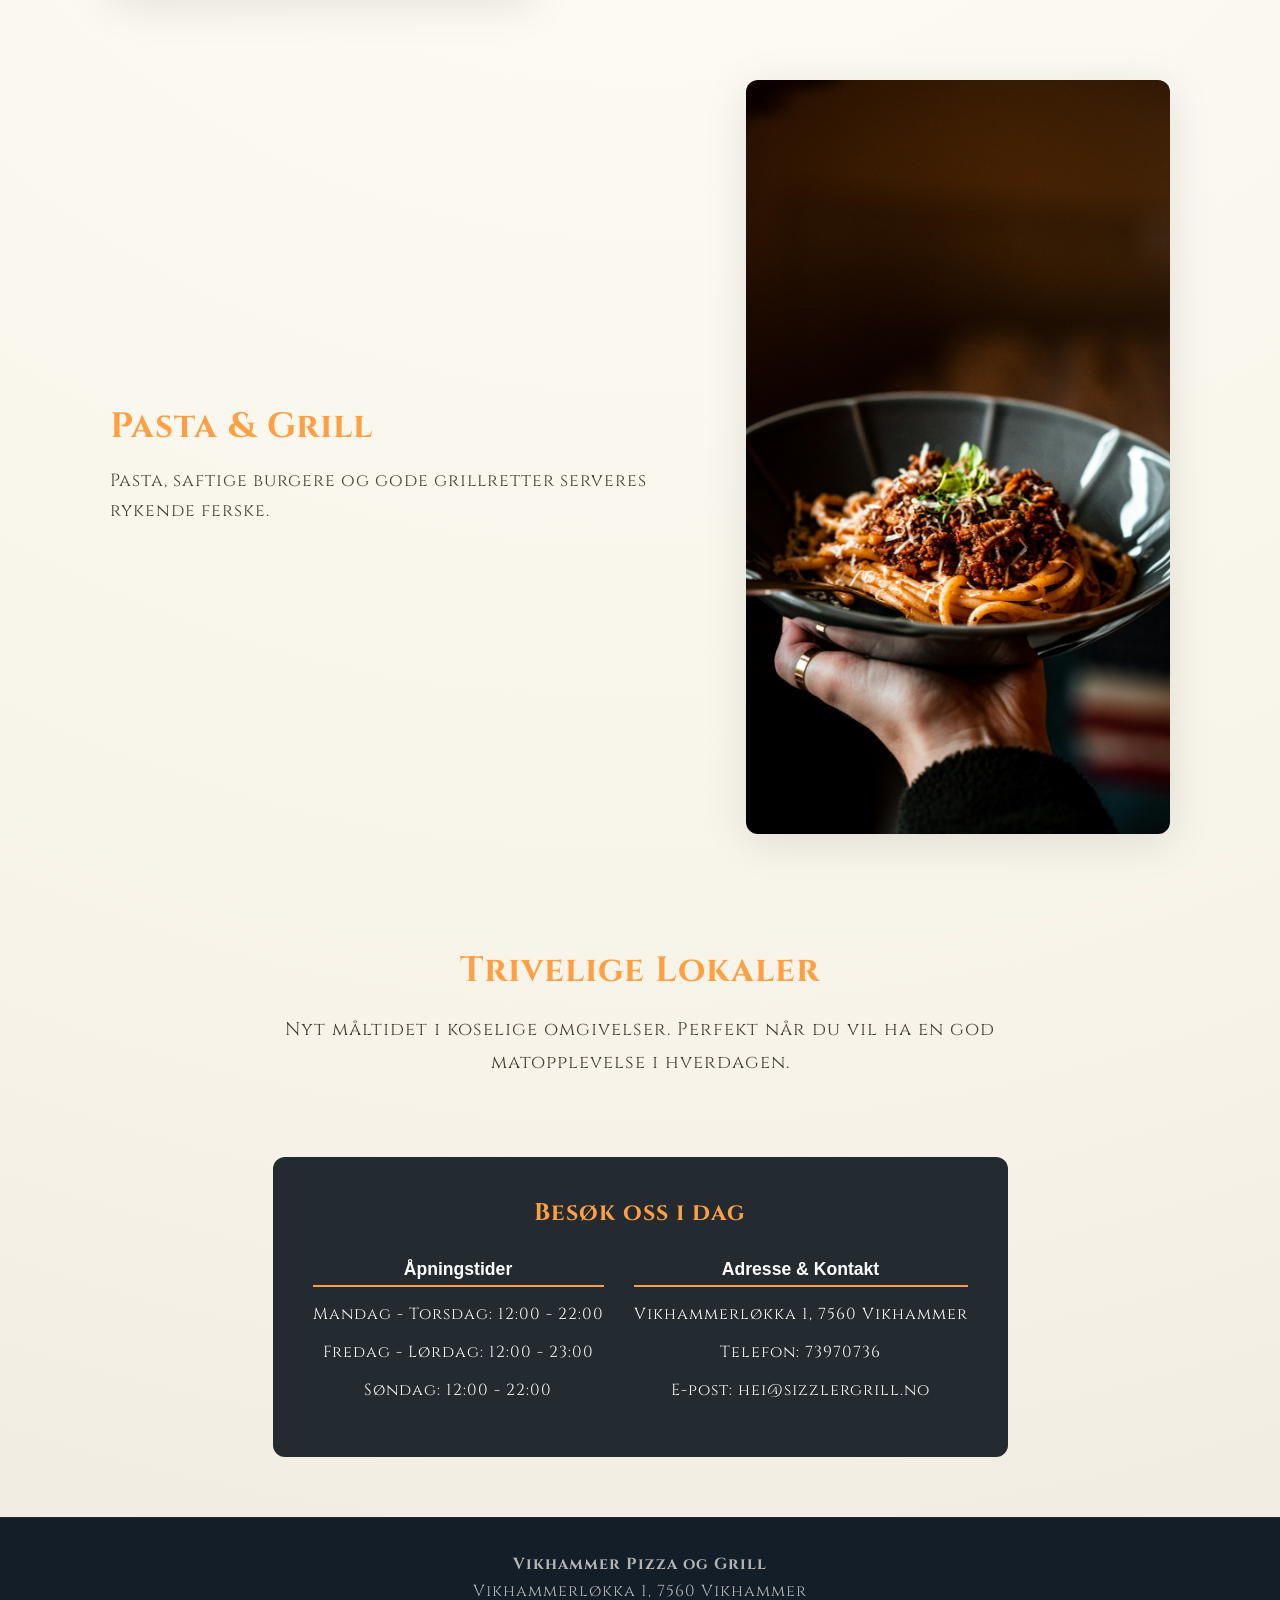
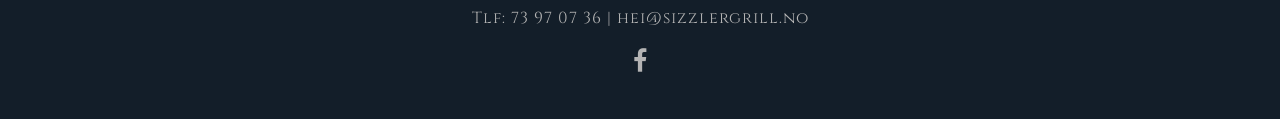
==== commit 55fe87d1: "remove line below menu items in mobile" ====
--- a/index.html
+++ b/index.html
@@ -126,7 +126,7 @@
         <div class="footer-content">
             <p><strong>Vikhammer Pizza og Grill</strong></p>
             <p>Vikhammerløkka 1, 7560 Vikhammer</p>
-            <p>Tlf: 22 33 44 55 | hei@sizzlergrill.no</p>
+            <p>Tlf: 73 97 07 36 | hei@sizzlergrill.no</p>
 
         </div>
         <div class="social-links">
--- a/css/styles.css
+++ b/css/styles.css
@@ -977,6 +977,10 @@
 
 
     /* Stacks the dish name above the price */
+    .menu-row{
+        margin-bottom: 28px;
+    }
+
     .menu-row dt {
         flex-direction: column;
         align-items: flex-start;
@@ -994,7 +998,7 @@
         width: 100%;
         justify-content: flex-start;
         padding-bottom: 8px;
-        border-bottom: 1px solid rgba(0, 0, 0, 0.08); 
+        border-bottom: none; 
     }
 
     /* Allows the ingredient text to utilize the whole phone width */
